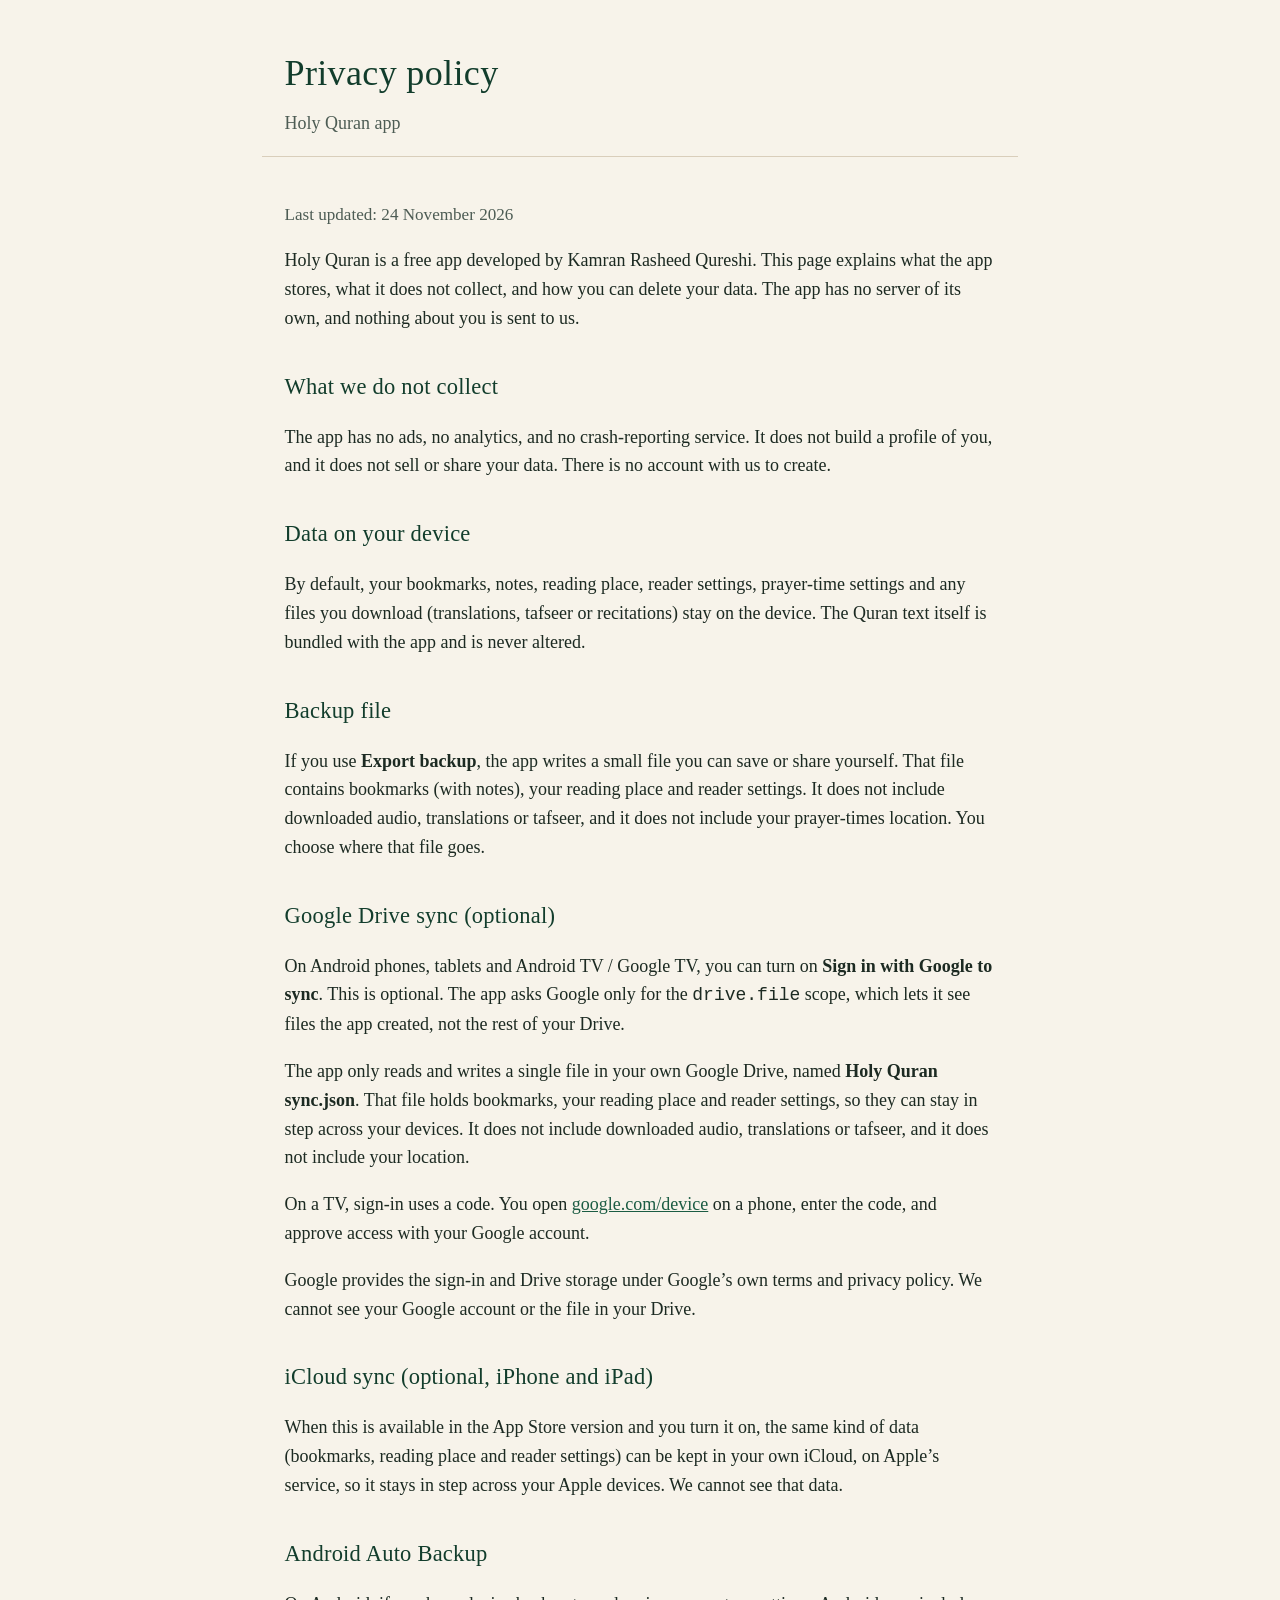
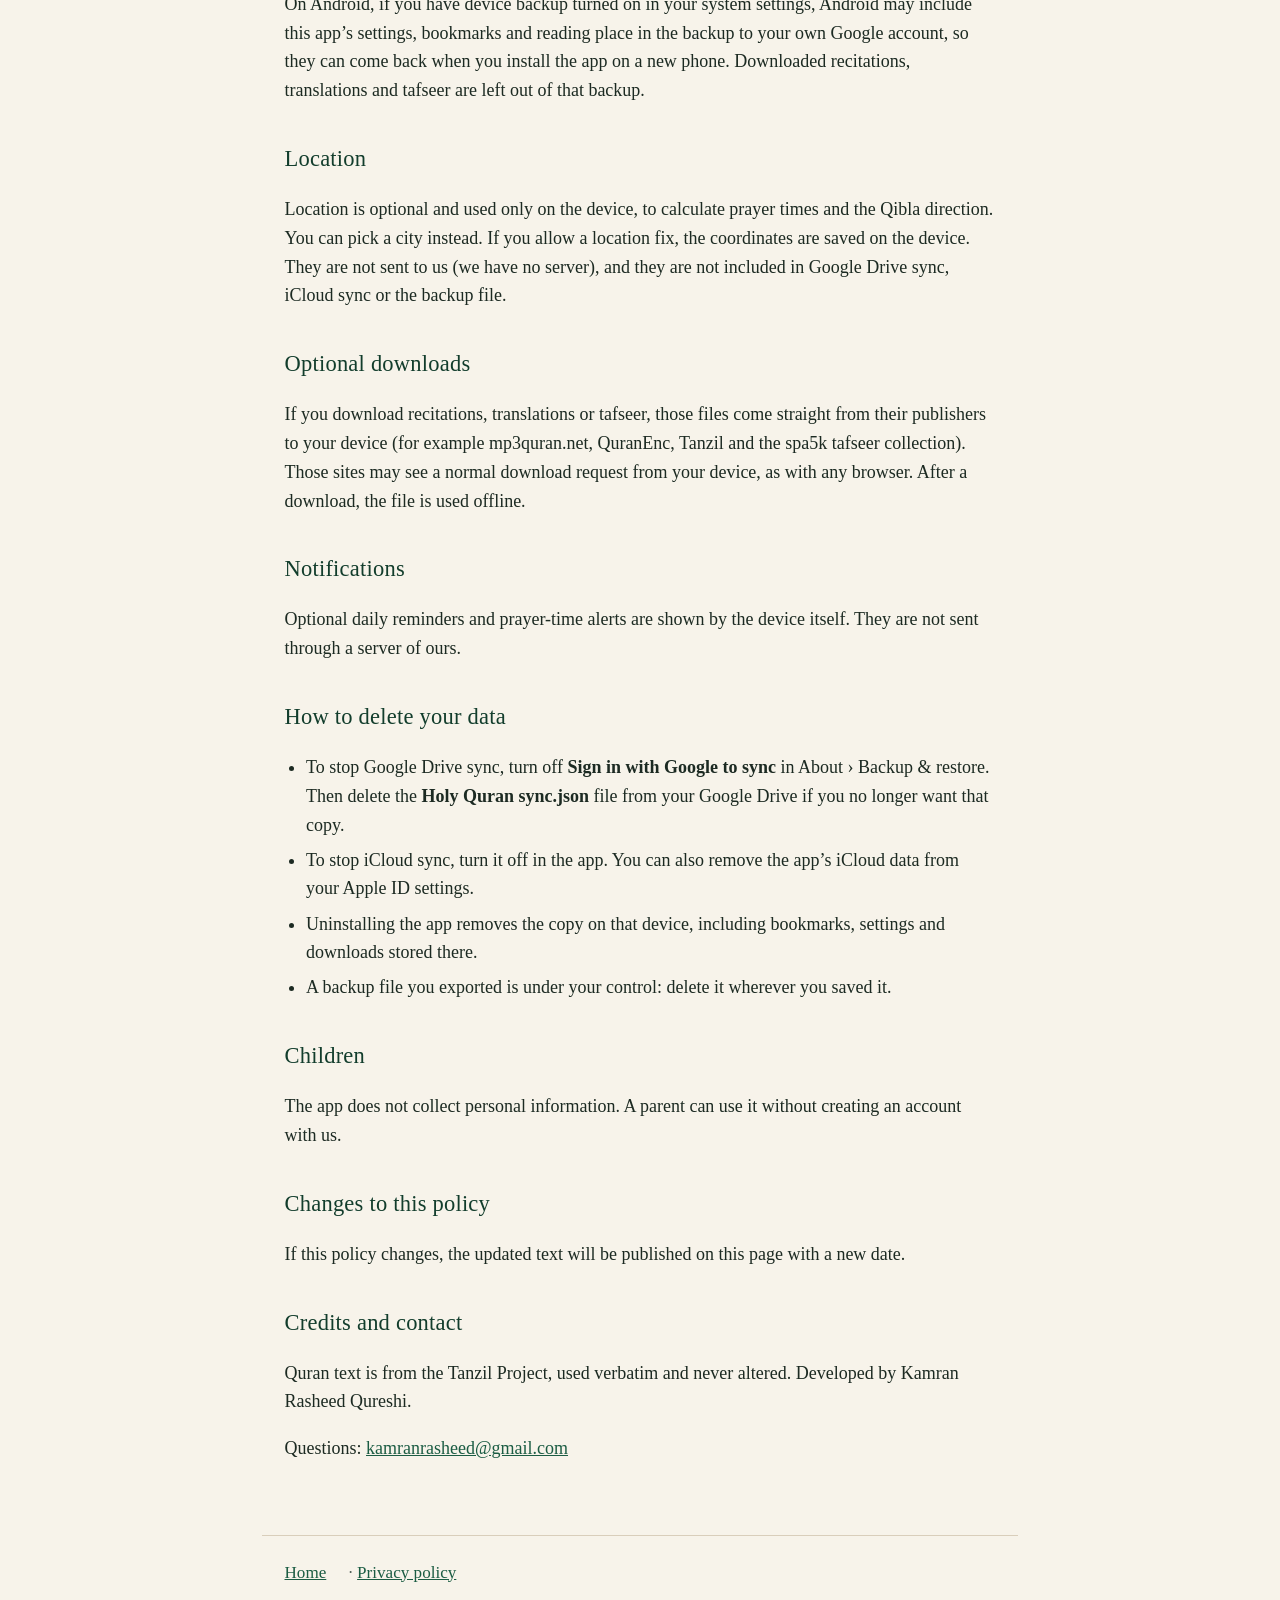
==== privacy.html @ 2d12dd74 "Add public home page and privacy policy for Holy Quran. These static pages are for GitHub Pages and " ====
<!DOCTYPE html>
<html lang="en">
<head>
  <meta charset="utf-8">
  <meta name="viewport" content="width=device-width, initial-scale=1">
  <title>Privacy policy — Holy Quran</title>
  <meta name="description" content="Privacy policy for the Holy Quran app: what stays on your device, how optional Google Drive and iCloud sync work, and how to delete your data.">
  <link rel="stylesheet" href="style.css">
</head>
<body>
  <header>
    <h1>Privacy policy</h1>
    <p>Holy Quran app</p>
  </header>
  <main>
    <p class="updated">Last updated: 24 November 2026</p>
    <p>Holy Quran is a free app developed by Kamran Rasheed Qureshi. This page explains what the app stores, what it does not collect, and how you can delete your data. The app has no server of its own, and nothing about you is sent to us.</p>

    <h2>What we do not collect</h2>
    <p>The app has no ads, no analytics, and no crash-reporting service. It does not build a profile of you, and it does not sell or share your data. There is no account with us to create.</p>

    <h2>Data on your device</h2>
    <p>By default, your bookmarks, notes, reading place, reader settings, prayer-time settings and any files you download (translations, tafseer or recitations) stay on the device. The Quran text itself is bundled with the app and is never altered.</p>

    <h2>Backup file</h2>
    <p>If you use <strong>Export backup</strong>, the app writes a small file you can save or share yourself. That file contains bookmarks (with notes), your reading place and reader settings. It does not include downloaded audio, translations or tafseer, and it does not include your prayer-times location. You choose where that file goes.</p>

    <h2>Google Drive sync (optional)</h2>
    <p>On Android phones, tablets and Android TV / Google TV, you can turn on <strong>Sign in with Google to sync</strong>. This is optional. The app asks Google only for the <code>drive.file</code> scope, which lets it see files the app created, not the rest of your Drive.</p>
    <p>The app only reads and writes a single file in your own Google Drive, named <strong>Holy Quran sync.json</strong>. That file holds bookmarks, your reading place and reader settings, so they can stay in step across your devices. It does not include downloaded audio, translations or tafseer, and it does not include your location.</p>
    <p>On a TV, sign-in uses a code. You open <a href="https://www.google.com/device">google.com/device</a> on a phone, enter the code, and approve access with your Google account.</p>
    <p>Google provides the sign-in and Drive storage under Google’s own terms and privacy policy. We cannot see your Google account or the file in your Drive.</p>

    <h2>iCloud sync (optional, iPhone and iPad)</h2>
    <p>When this is available in the App Store version and you turn it on, the same kind of data (bookmarks, reading place and reader settings) can be kept in your own iCloud, on Apple’s service, so it stays in step across your Apple devices. We cannot see that data.</p>

    <h2>Android Auto Backup</h2>
    <p>On Android, if you have device backup turned on in your system settings, Android may include this app’s settings, bookmarks and reading place in the backup to your own Google account, so they can come back when you install the app on a new phone. Downloaded recitations, translations and tafseer are left out of that backup.</p>

    <h2>Location</h2>
    <p>Location is optional and used only on the device, to calculate prayer times and the Qibla direction. You can pick a city instead. If you allow a location fix, the coordinates are saved on the device. They are not sent to us (we have no server), and they are not included in Google Drive sync, iCloud sync or the backup file.</p>

    <h2>Optional downloads</h2>
    <p>If you download recitations, translations or tafseer, those files come straight from their publishers to your device (for example mp3quran.net, QuranEnc, Tanzil and the spa5k tafseer collection). Those sites may see a normal download request from your device, as with any browser. After a download, the file is used offline.</p>

    <h2>Notifications</h2>
    <p>Optional daily reminders and prayer-time alerts are shown by the device itself. They are not sent through a server of ours.</p>

    <h2>How to delete your data</h2>
    <ul>
      <li>To stop Google Drive sync, turn off <strong>Sign in with Google to sync</strong> in About › Backup &amp; restore. Then delete the <strong>Holy Quran sync.json</strong> file from your Google Drive if you no longer want that copy.</li>
      <li>To stop iCloud sync, turn it off in the app. You can also remove the app’s iCloud data from your Apple ID settings.</li>
      <li>Uninstalling the app removes the copy on that device, including bookmarks, settings and downloads stored there.</li>
      <li>A backup file you exported is under your control: delete it wherever you saved it.</li>
    </ul>

    <h2>Children</h2>
    <p>The app does not collect personal information. A parent can use it without creating an account with us.</p>

    <h2>Changes to this policy</h2>
    <p>If this policy changes, the updated text will be published on this page with a new date.</p>

    <h2>Credits and contact</h2>
    <p>Quran text is from the Tanzil Project, used verbatim and never altered. Developed by Kamran Rasheed Qureshi.</p>
    <p>Questions: <a href="mailto:kamranrasheed@gmail.com">kamranrasheed@gmail.com</a></p>
  </main>
  <footer>
    <nav><a href="index.html">Home</a> · <a href="privacy.html">Privacy policy</a></nav>
  </footer>
</body>
</html>
---- style.css ----
:root {
  --bg: #f7f3ea;
  --ink: #1c2a22;
  --muted: #4d5c54;
  --accent: #1b5c43;
  --accent-dark: #123d2c;
  --line: #d9cebb;
  --card: #fffdf8;
}
* { box-sizing: border-box; }
html { font-size: 18px; }
body {
  margin: 0;
  color: var(--ink);
  background: var(--bg);
  font-family: Georgia, "Times New Roman", Times, serif;
  line-height: 1.6;
}
header, main, footer { max-width: 42rem; margin: 0 auto; padding: 0 1.25rem; }
header { padding-top: 2.5rem; padding-bottom: 1rem; border-bottom: 1px solid var(--line); }
header p { margin: 0.35rem 0 0; color: var(--muted); }
h1, h2 { font-weight: normal; letter-spacing: 0.01em; color: var(--accent-dark); }
h1 { font-size: 2rem; margin: 0; }
h2 { font-size: 1.25rem; margin: 2rem 0 0.6rem; }
main { padding-top: 1.5rem; padding-bottom: 3rem; }
p, li { color: var(--ink); }
.lead { font-size: 1.1rem; }
a { color: var(--accent); }
a:hover { color: var(--accent-dark); }
ul { padding-left: 1.2rem; }
li { margin: 0.35rem 0; }
.card {
  background: var(--card);
  border: 1px solid var(--line);
  border-radius: 10px;
  padding: 1rem 1.15rem;
  margin: 1.25rem 0;
}
footer {
  border-top: 1px solid var(--line);
  padding: 1.25rem 1.25rem 2.5rem;
  color: var(--muted);
  font-size: 0.95rem;
}
nav a { margin-right: 1rem; }
.updated { color: var(--muted); font-size: 0.95rem; }
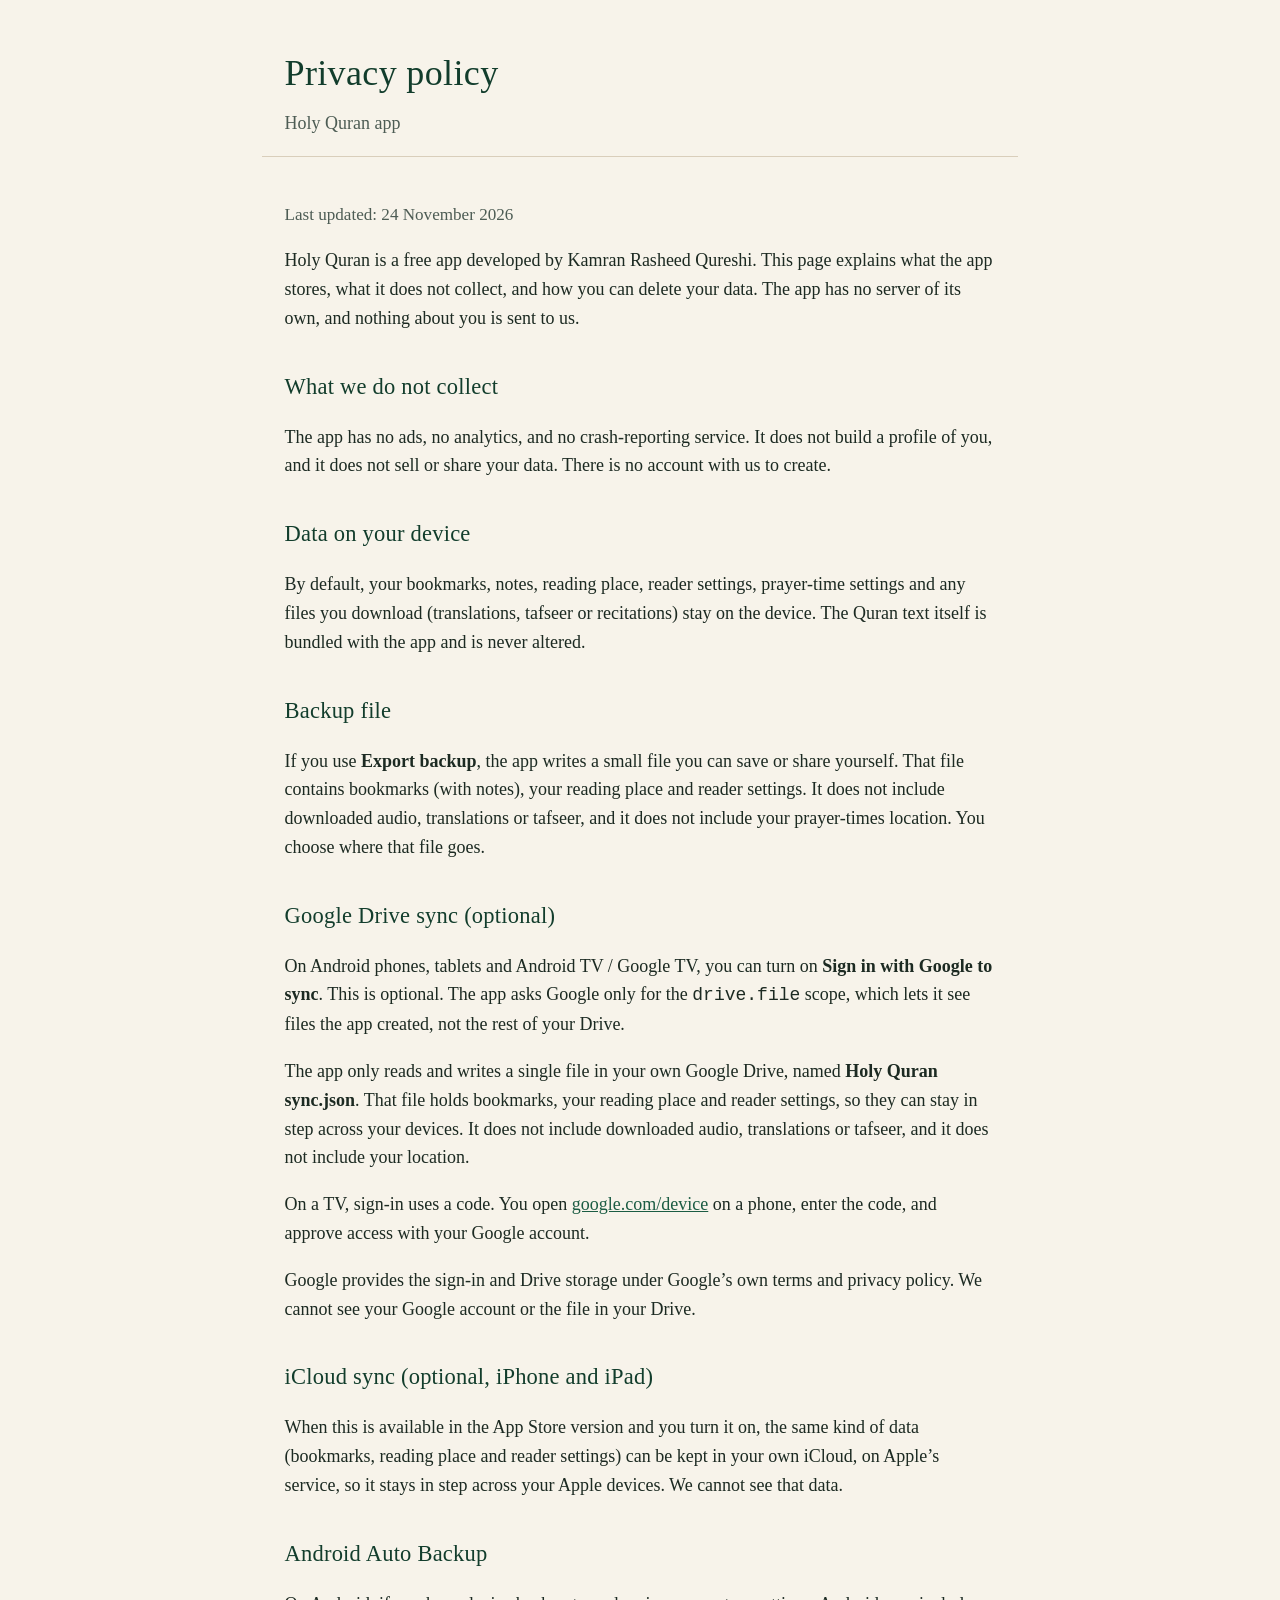
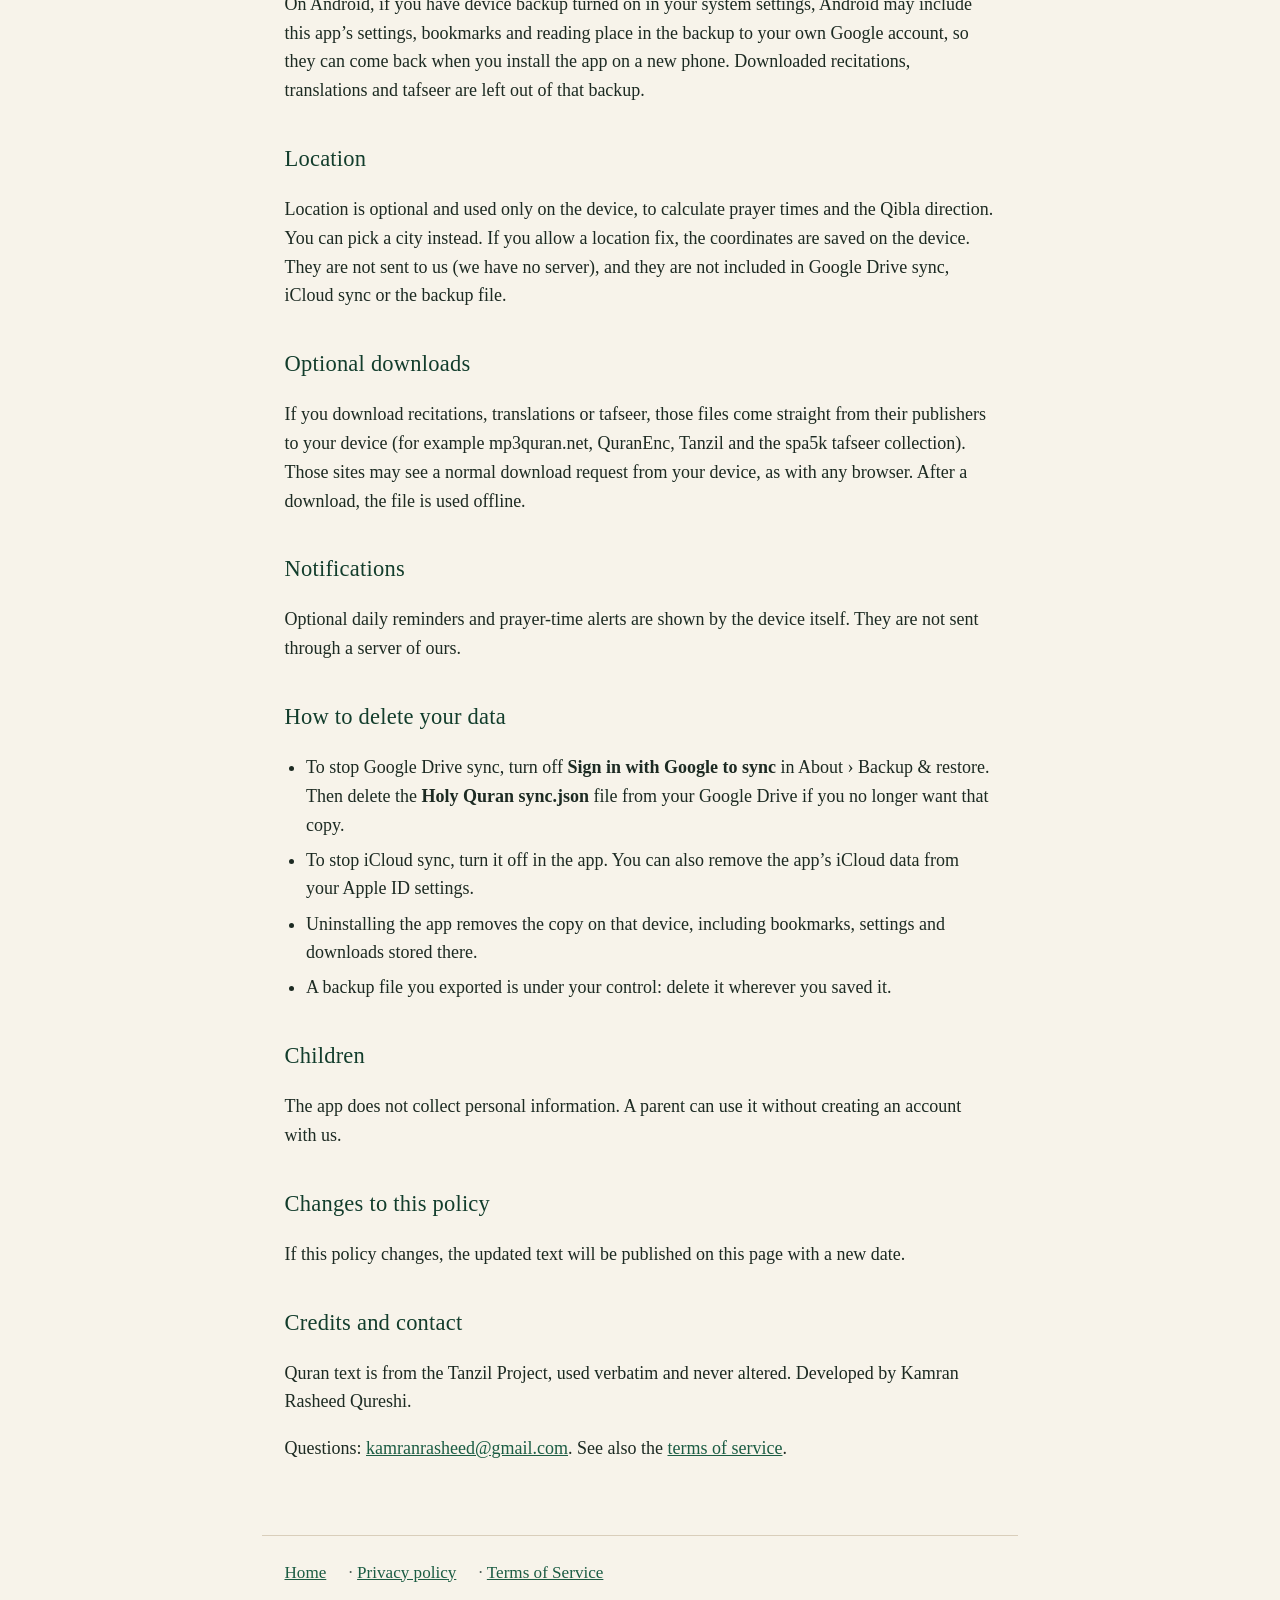
==== commit d58f6dd0: "Add a public Terms of Service page and link it from the home and privacy pages. The terms state that" ====
--- a/privacy.html
+++ b/privacy.html
@@ -62,10 +62,10 @@
 
     <h2>Credits and contact</h2>
     <p>Quran text is from the Tanzil Project, used verbatim and never altered. Developed by Kamran Rasheed Qureshi.</p>
-    <p>Questions: <a href="mailto:kamranrasheed@gmail.com">kamranrasheed@gmail.com</a></p>
+    <p>Questions: <a href="mailto:kamranrasheed@gmail.com">kamranrasheed@gmail.com</a>. See also the <a href="terms.html">terms of service</a>.</p>
   </main>
   <footer>
-    <nav><a href="index.html">Home</a> · <a href="privacy.html">Privacy policy</a></nav>
+    <nav><a href="index.html">Home</a> · <a href="privacy.html">Privacy policy</a> · <a href="terms.html">Terms of Service</a></nav>
   </footer>
 </body>
 </html>
